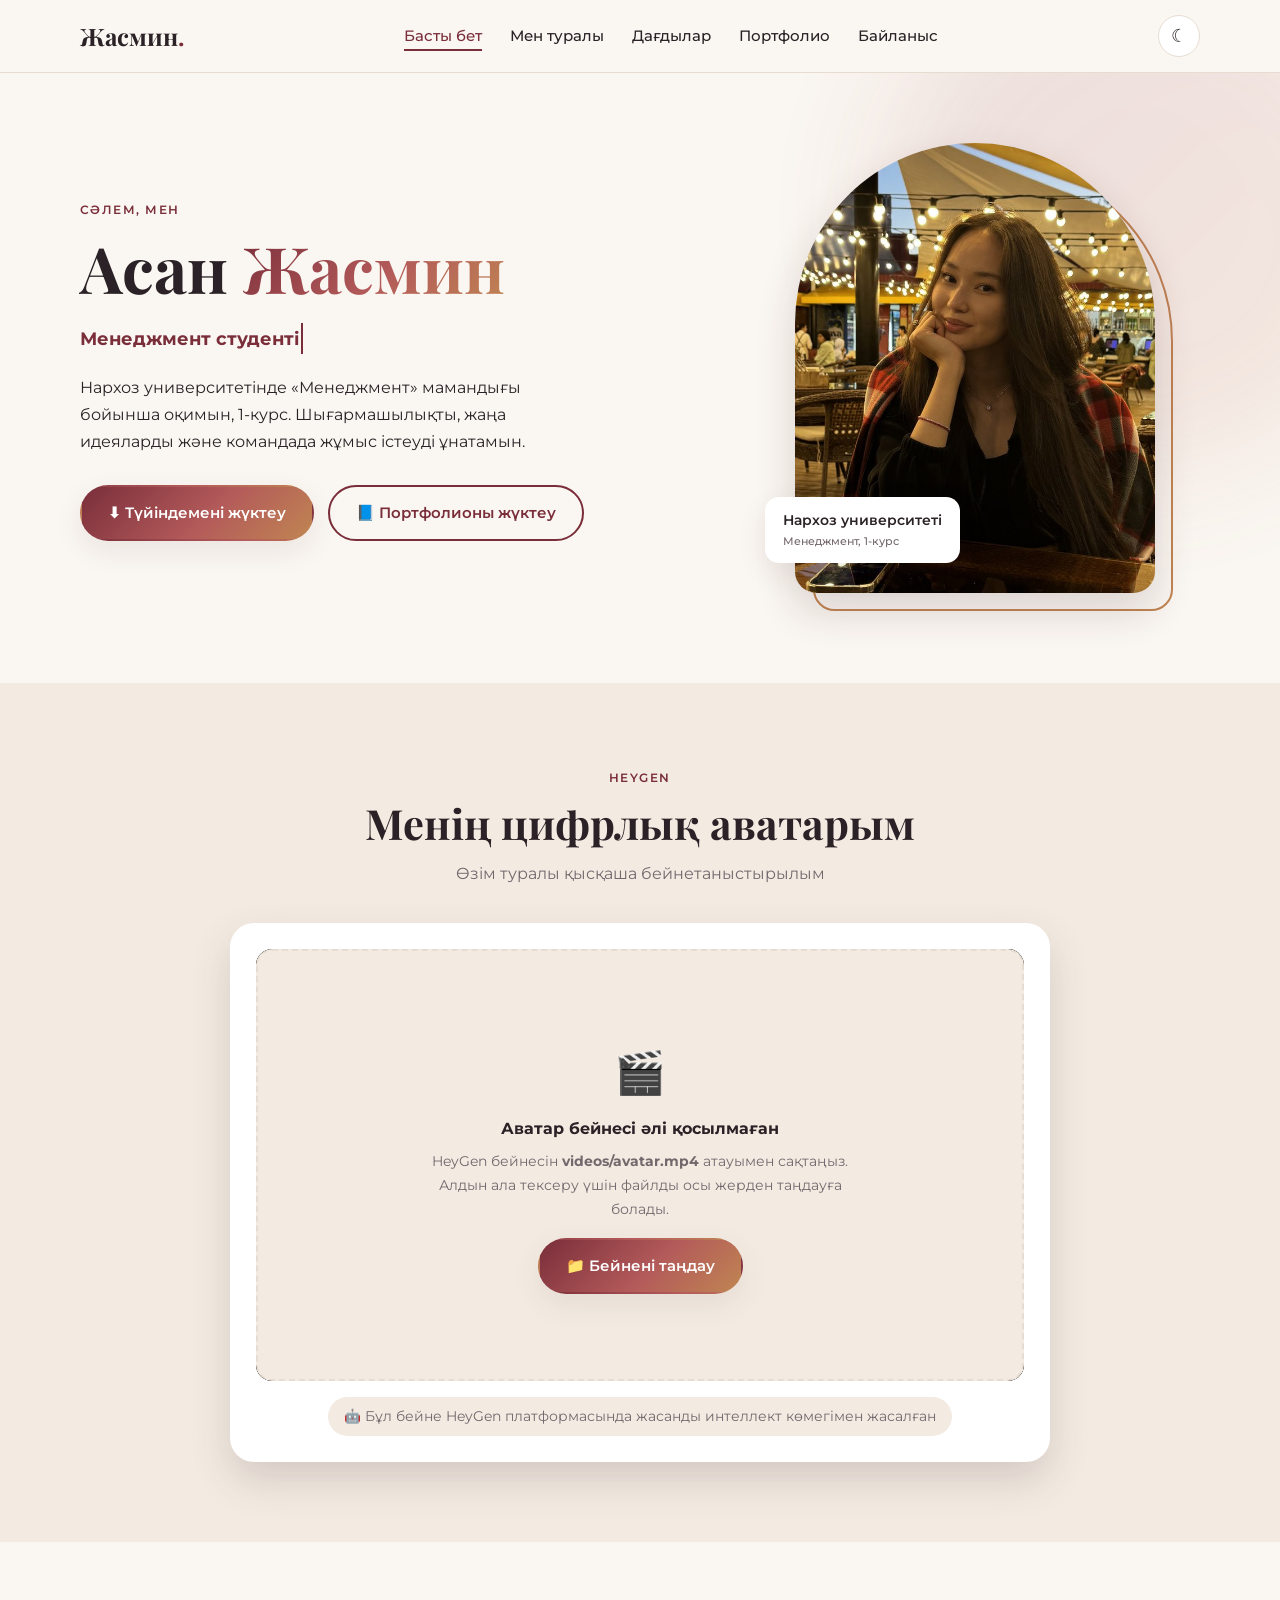
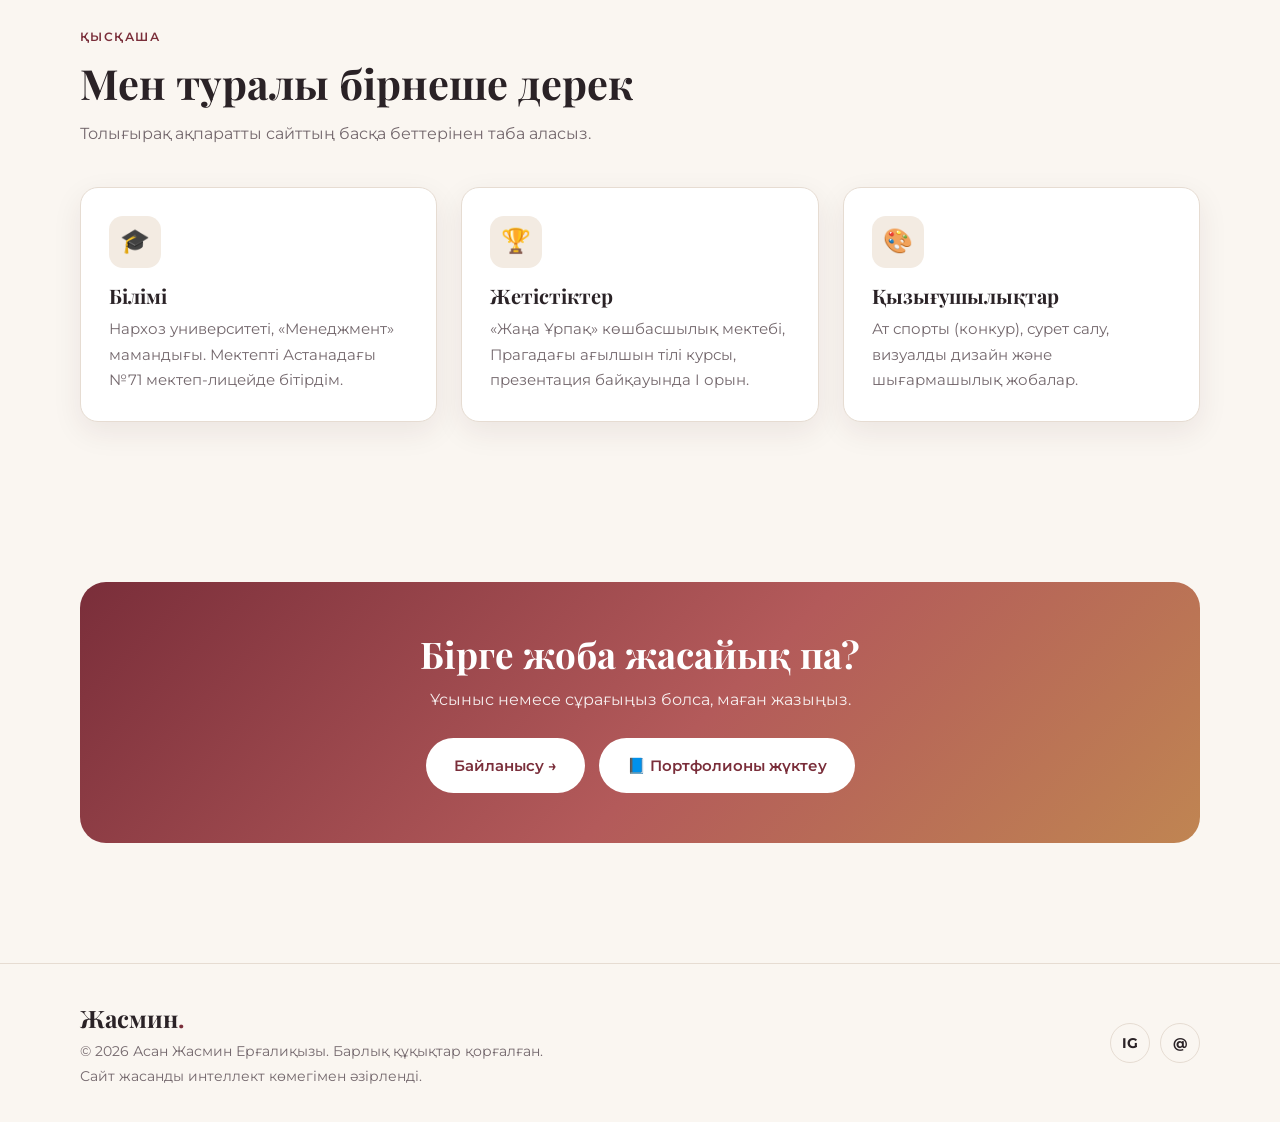
==== index.html @ 7654c273 "well done" ====
<!DOCTYPE html>
<html lang="kk">
<head>
  <meta charset="UTF-8">
  <meta name="viewport" content="width=device-width, initial-scale=1.0">
  <title>Басты бет | Асан Жасмин</title>
  <meta name="description" content="Асан Жасмин — Нархоз университетінің студенті, жеке сайт-портфолио">
  <link rel="preconnect" href="https://fonts.googleapis.com">
  <link rel="preconnect" href="https://fonts.gstatic.com" crossorigin>
  <link href="https://fonts.googleapis.com/css2?family=Montserrat:wght@400;500;600;700&family=Playfair+Display:wght@600;700&display=swap" rel="stylesheet">
  <link rel="stylesheet" href="css/style.css">
</head>
<body>
  <!-- HEADER -->
  <header class="header">
    <nav class="nav container">
      <a href="index.html" class="logo">Жасмин<span>.</span></a>
      <ul class="nav-links">
        <li><a href="index.html">Басты бет</a></li>
        <li><a href="about.html">Мен туралы</a></li>
        <li><a href="skills.html">Дағдылар</a></li>
        <li><a href="portfolio.html">Портфолио</a></li>
        <li><a href="contact.html">Байланыс</a></li>
      </ul>
      <div class="nav-actions">
        <button class="icon-btn" id="themeToggle" aria-label="Режимді ауыстыру">☾</button>
        <button class="icon-btn burger" id="burger" aria-label="Мәзір">☰</button>
      </div>
    </nav>
  </header>

  <main>

    <!-- HERO -->
    <section class="hero">
      <div class="container hero-grid">
        <div class="reveal">
          <span class="tag">Сәлем, мен</span>
          <h1>Асан <span>Жасмин</span></h1>
          <p class="typed"><b id="typed"></b><span class="cursor">&nbsp;</span></p>
          <p class="lead">Нархоз университетінде «Менеджмент» мамандығы бойынша оқимын, 1-курс. Шығармашылықты, жаңа идеяларды және командада жұмыс істеуді ұнатамын.</p>
          <div class="hero-buttons">
            <a href="documents/resume.pdf" class="btn btn-primary" download="Asan_Zhasmin_resume.pdf">⬇ Түйіндемені жүктеу</a>
            <a href="documents/portfolio.pdf" class="btn btn-outline" download="Asan_Zhasmin_portfolio.pdf">📘 Портфолионы жүктеу</a>
          </div>
        </div>
        <div class="hero-photo reveal">
          <img src="images/profile.jpg" alt="Асан Жасмин">
          <div class="badge-float">Нархоз университеті<small>Менеджмент, 1-курс</small></div>
        </div>
      </div>
    </section>

    <!-- ЦИФРЛЫҚ АВАТАР (HeyGen) -->
    <section class="avatar-section" id="avatar">
      <div class="container">
        <div class="reveal" style="text-align:center">
          <span class="tag">HeyGen</span>
          <h2 class="section-title">Менің цифрлық аватарым</h2>
          <p class="section-sub" style="margin:0 auto 36px">Өзім туралы қысқаша бейнетаныстырылым</p>
        </div>
        <div class="avatar-box reveal">
          <div class="player" id="player">
            <video id="avatarVideo" preload="metadata" playsinline poster="images/profile.jpg">
              <source src="videos/avatar.mp4" type="video/mp4">
              Браузеріңіз бейнені қолдамайды.
            </video>
            <button class="big-play" id="bigPlay" aria-label="Ойнату">▶</button>

            <!-- Бейне әлі жоқ кезде көрсетілетін бөлік -->
            <div class="video-empty">
              <div class="empty-icon">🎬</div>
              <p><b>Аватар бейнесі әлі қосылмаған</b></p>
              <p class="small">HeyGen бейнесін <b>videos/avatar.mp4</b> атауымен сақтаңыз. Алдын ала тексеру үшін файлды осы жерден таңдауға болады.</p>
              <label class="btn btn-primary">📁 Бейнені таңдау
                <input type="file" id="videoPicker" accept="video/mp4,video/*" hidden>
              </label>
            </div>

            <!-- Басқару панелі -->
            <div class="controls">
              <button class="ctrl" id="playBtn" aria-label="Ойнату / тоқтату">▶</button>
              <span class="time" id="timeLabel">0:00 / 0:00</span>
              <input type="range" class="progress" id="progress" min="0" max="100" step="0.1" value="0" aria-label="Уақыт">
              <button class="ctrl" id="muteBtn" aria-label="Дыбыс">🔊</button>
              <input type="range" class="volume" id="volume" min="0" max="1" step="0.05" value="1" aria-label="Дыбыс деңгейі">
              <button class="ctrl" id="replayBtn" aria-label="Қайтадан">↺</button>
              <button class="ctrl" id="fullBtn" aria-label="Толық экран">⛶</button>
            </div>
          </div>

          <div class="player-buttons">
            <button class="btn btn-primary" id="playSound">🔊 Дыбыспен көру</button>
            <button class="btn btn-outline" id="playMuted">🔇 Дыбыссыз көру</button>
          </div>
          <div class="ai-note">🤖 Бұл бейне HeyGen платформасында жасанды интеллект көмегімен жасалған</div>
        </div>
      </div>
    </section>

    <!-- ҚЫСҚАША -->
    <section>
      <div class="container">
        <div class="reveal">
          <span class="tag">Қысқаша</span>
          <h2 class="section-title">Мен туралы бірнеше дерек</h2>
          <p class="section-sub">Толығырақ ақпаратты сайттың басқа беттерінен таба аласыз.</p>
        </div>
        <div class="grid grid-3">
          <a href="about.html" class="card reveal">
            <div class="icon">🎓</div>
            <h3>Білімі</h3>
            <p>Нархоз университеті, «Менеджмент» мамандығы. Мектепті Астанадағы №71 мектеп-лицейде бітірдім.</p>
          </a>
          <a href="portfolio.html" class="card reveal">
            <div class="icon">🏆</div>
            <h3>Жетістіктер</h3>
            <p>«Жаңа Ұрпақ» көшбасшылық мектебі, Прагадағы ағылшын тілі курсы, презентация байқауында I орын.</p>
          </a>
          <a href="skills.html" class="card reveal">
            <div class="icon">🎨</div>
            <h3>Қызығушылықтар</h3>
            <p>Ат спорты (конкур), сурет салу, визуалды дизайн және шығармашылық жобалар.</p>
          </a>
        </div>
      </div>
    </section>

    <!-- CTA -->
    <section>
      <div class="container">
        <div class="cta reveal">
          <h2>Бірге жоба жасайық па?</h2>
          <p>Ұсыныс немесе сұрағыңыз болса, маған жазыңыз.</p>
          <div class="hero-buttons" style="justify-content:center">
            <a href="contact.html" class="btn">Байланысу →</a>
            <a href="documents/portfolio.pdf" class="btn" download="Asan_Zhasmin_portfolio.pdf">📘 Портфолионы жүктеу</a>
          </div>
        </div>
      </div>
    </section>
  </main>

  <!-- FOOTER -->
  <footer class="footer">
    <div class="container footer-inner">
      <div>
        <a href="index.html" class="logo">Жасмин<span>.</span></a>
        <p>© <span id="year">2026</span> Асан Жасмин Ерғалиқызы. Барлық құқықтар қорғалған.</p>
        <p>Сайт жасанды интеллект көмегімен әзірленді.</p>
      </div>
      <div class="socials">
        <a href="https://instagram.com/zhasdamn_" target="_blank" rel="noopener" aria-label="Instagram">IG</a>
        <a href="mailto:asan.zhasmin08@mail.ru" aria-label="Email">@</a>
      </div>
    </div>
  </footer>

  <button class="to-top" id="toTop" aria-label="Жоғарыға">↑</button>
  <script src="js/script.js"></script>
</body>
</html>
---- css/style.css ----
/* ===== Асан Жасмин — жеке сайт-портфолио ===== */

/* ---------- 1. Түстер мен айнымалылар ---------- */
:root {
  --bg: #faf6f1;
  --bg-soft: #f3ebe2;
  --card: #ffffff;
  --text: #2a2226;
  --muted: #74686d;
  --accent: #7a2e3a;        /* бордо */
  --accent-2: #c08552;      /* жылы алтын-қоңыр */
  --line: #e6dcd2;
  --shadow: 0 10px 30px rgba(60, 30, 35, 0.08);
  --shadow-hover: 0 18px 40px rgba(60, 30, 35, 0.16);
  --gradient: linear-gradient(135deg, #7a2e3a 0%, #b35a5a 55%, #c08552 100%);
  --radius: 18px;
  --font-head: "Playfair Display", Georgia, serif;
  --font-body: "Montserrat", "Segoe UI", Arial, sans-serif;
}

/* Қараңғы режим */
body.dark {
  --bg: #17131a;
  --bg-soft: #201a23;
  --card: #261f2a;
  --text: #f1e9ec;
  --muted: #b8a9b0;
  --accent: #e39aa6;
  --accent-2: #e0b07f;
  --line: #3a3040;
  --shadow: 0 10px 30px rgba(0, 0, 0, 0.35);
  --shadow-hover: 0 18px 40px rgba(0, 0, 0, 0.5);
  --gradient: linear-gradient(135deg, #8e3a4a 0%, #b9616a 55%, #c9915e 100%);
}

/* ---------- 2. Негізгі стильдер ---------- */
* { box-sizing: border-box; margin: 0; padding: 0; }
html { scroll-behavior: smooth; }
body {
  font-family: var(--font-body);
  background: var(--bg);
  color: var(--text);
  line-height: 1.7;
  transition: background 0.35s, color 0.35s;
}
img { max-width: 100%; display: block; }
a { color: var(--accent); text-decoration: none; }
h1, h2, h3 { font-family: var(--font-head); line-height: 1.2; }
.container { width: min(1120px, 92%); margin: 0 auto; }
section { padding: 80px 0; }
.section-title { font-size: clamp(1.8rem, 3.5vw, 2.6rem); margin-bottom: 12px; }
.section-sub { color: var(--muted); max-width: 620px; margin-bottom: 40px; }
.tag {
  display: inline-block; font-size: 0.78rem; letter-spacing: 0.12em;
  text-transform: uppercase; color: var(--accent); font-weight: 600; margin-bottom: 10px;
}

/* ---------- 3. Header және навигация ---------- */
.header {
  position: sticky; top: 0; z-index: 100;
  background: color-mix(in srgb, var(--bg) 85%, transparent);
  backdrop-filter: blur(10px);
  border-bottom: 1px solid var(--line);
}
.nav { display: flex; align-items: center; justify-content: space-between; height: 72px; }
.logo { font-family: var(--font-head); font-size: 1.5rem; font-weight: 700; color: var(--text); }
.logo span { color: var(--accent); }
.nav-links { display: flex; gap: 28px; list-style: none; }
.nav-links a { color: var(--text); font-weight: 500; font-size: 0.95rem; position: relative; padding: 4px 0; }
.nav-links a::after {
  content: ""; position: absolute; left: 0; bottom: -2px; width: 0; height: 2px;
  background: var(--accent); transition: width 0.3s;
}
.nav-links a:hover::after, .nav-links a.active::after { width: 100%; }
.nav-links a.active { color: var(--accent); }
.nav-actions { display: flex; align-items: center; gap: 10px; }
.icon-btn {
  width: 42px; height: 42px; border-radius: 50%; border: 1px solid var(--line);
  background: var(--card); color: var(--text); cursor: pointer; font-size: 1.1rem;
  display: grid; place-items: center; transition: transform 0.2s, border-color 0.2s;
}
.icon-btn:hover { transform: rotate(15deg); border-color: var(--accent); }
.burger { display: none; }

/* ---------- 4. Батырмалар ---------- */
.btn {
  display: inline-flex; align-items: center; gap: 8px; padding: 13px 26px;
  border-radius: 50px; font-weight: 600; font-size: 0.95rem; cursor: pointer;
  border: 2px solid transparent; transition: transform 0.25s, box-shadow 0.25s, background 0.25s;
  font-family: var(--font-body);
}
.btn-primary { background: var(--gradient); color: #fff; box-shadow: var(--shadow); }
.btn-outline { border-color: var(--accent); color: var(--accent); background: transparent; }
.btn:hover { transform: translateY(-3px); box-shadow: var(--shadow-hover); }
.btn-outline:hover { background: var(--accent); color: var(--bg); }

/* ---------- 5. Hero бөлімі ---------- */
.hero { padding: 70px 0 90px; position: relative; overflow: hidden; }
.hero::before {
  content: ""; position: absolute; width: 520px; height: 520px; border-radius: 50%;
  background: var(--gradient); opacity: 0.12; filter: blur(60px); top: -120px; right: -120px;
}
.hero-grid { display: grid; grid-template-columns: 1.15fr 0.85fr; gap: 60px; align-items: center; position: relative; }
.hero h1 { font-size: clamp(2.4rem, 5.5vw, 4rem); margin-bottom: 16px; }
.hero h1 span { background: var(--gradient); -webkit-background-clip: text; background-clip: text; color: transparent; }
.hero .typed { font-size: 1.15rem; color: var(--muted); min-height: 1.8em; margin-bottom: 18px; }
.hero .typed b { color: var(--accent); }
.cursor { display: inline-block; width: 2px; background: var(--accent); animation: blink 0.9s infinite; margin-left: 2px; }
@keyframes blink { 50% { opacity: 0; } }
.hero p.lead { max-width: 520px; margin-bottom: 30px; }
.hero-buttons { display: flex; flex-wrap: wrap; gap: 14px; }
.hero-photo { position: relative; justify-self: center; }
.hero-photo img {
  width: min(360px, 80vw); aspect-ratio: 4 / 5; object-fit: cover;
  border-radius: 200px 200px 24px 24px; box-shadow: var(--shadow-hover);
  animation: float 6s ease-in-out infinite;
}
.hero-photo::after {
  content: ""; position: absolute; inset: 18px -18px -18px 18px; z-index: -1;
  border: 2px solid var(--accent-2); border-radius: 200px 200px 24px 24px;
}
@keyframes float { 50% { transform: translateY(-12px); } }
.badge-float {
  position: absolute; bottom: 30px; left: -30px; background: var(--card); padding: 12px 18px;
  border-radius: 14px; box-shadow: var(--shadow); font-size: 0.85rem; font-weight: 600;
}
.badge-float small { display: block; color: var(--muted); font-weight: 500; }

/* ---------- 6. Карточкалар ---------- */
.grid { display: grid; gap: 24px; }
.grid-2 { grid-template-columns: repeat(2, 1fr); }
.grid-3 { grid-template-columns: repeat(3, 1fr); }
.card {
  background: var(--card); border: 1px solid var(--line); border-radius: var(--radius);
  padding: 28px; box-shadow: var(--shadow); transition: transform 0.3s, box-shadow 0.3s;
}
.card:hover { transform: translateY(-6px); box-shadow: var(--shadow-hover); }
.card .icon {
  width: 52px; height: 52px; border-radius: 14px; display: grid; place-items: center;
  font-size: 1.5rem; background: var(--bg-soft); margin-bottom: 16px;
}
.card h3 { font-size: 1.25rem; margin-bottom: 8px; }
.card p { color: var(--muted); font-size: 0.95rem; }

/* ---------- 7. Аватар бөлімі ---------- */
.avatar-section { background: var(--bg-soft); }
.avatar-box {
  max-width: 820px; margin: 0 auto; padding: 26px; text-align: center;
  border-radius: 24px; background: var(--card); box-shadow: var(--shadow-hover);
}
/* Өз бейнеплеер */
.player { position: relative; border-radius: 16px; overflow: hidden; background: #000; aspect-ratio: 16 / 9; }
.player video { width: 100%; height: 100%; object-fit: contain; display: block; background: #000; }
.big-play {
  position: absolute; top: 50%; left: 50%; transform: translate(-50%, -50%);
  width: 84px; height: 84px; border-radius: 50%; border: none; cursor: pointer;
  background: var(--gradient); color: #fff; font-size: 2rem; padding-left: 6px;
  box-shadow: 0 10px 30px rgba(0, 0, 0, 0.4); transition: transform 0.25s, opacity 0.25s;
  animation: pulse 2.2s infinite;
}
.big-play:hover { transform: translate(-50%, -50%) scale(1.08); }
@keyframes pulse {
  0% { box-shadow: 0 0 0 0 rgba(179, 90, 90, 0.55); }
  70% { box-shadow: 0 0 0 22px rgba(179, 90, 90, 0); }
  100% { box-shadow: 0 0 0 0 rgba(179, 90, 90, 0); }
}
.player.playing .big-play { opacity: 0; pointer-events: none; }
.controls {
  position: absolute; left: 0; right: 0; bottom: 0; display: flex; align-items: center; gap: 10px;
  padding: 28px 14px 12px; background: linear-gradient(transparent, rgba(0, 0, 0, 0.75));
  color: #fff; transition: opacity 0.3s;
}
.player.playing:not(:hover) .controls { opacity: 0; }
.ctrl {
  background: rgba(255, 255, 255, 0.14); border: none; color: #fff; width: 38px; height: 38px;
  border-radius: 50%; cursor: pointer; font-size: 1rem; flex-shrink: 0; transition: background 0.2s;
}
.ctrl:hover { background: rgba(255, 255, 255, 0.3); }
.time { font-size: 0.8rem; white-space: nowrap; font-variant-numeric: tabular-nums; }
.progress { flex: 1; min-width: 60px; }
.volume { width: 80px; }
.controls input[type="range"] { accent-color: #e0a07f; cursor: pointer; }
.player-buttons { display: flex; flex-wrap: wrap; gap: 12px; justify-content: center; margin-top: 18px; }

/* Бейне жоқ кезде */
.video-empty {
  display: none; position: absolute; inset: 0; background: var(--bg-soft); color: var(--text);
  flex-direction: column; align-items: center; justify-content: center; gap: 8px; padding: 24px;
  border: 2px dashed var(--line); border-radius: 16px;
}
.video-empty .empty-icon { font-size: 2.6rem; }
.video-empty .small { font-size: 0.88rem; color: var(--muted); max-width: 460px; margin-bottom: 8px; }
.player.empty .video-empty { display: flex; }
.player.empty .controls, .player.empty .big-play { display: none; }
.avatar-box.no-video .player-buttons { display: none; }
.ai-note {
  display: inline-flex; align-items: center; gap: 8px; margin-top: 16px; font-size: 0.85rem;
  color: var(--muted); background: var(--bg-soft); padding: 8px 16px; border-radius: 30px;
}

/* ---------- 8. Мен туралы ---------- */
.page-hero { padding: 70px 0 40px; text-align: center; }
.page-hero h1 { font-size: clamp(2.2rem, 5vw, 3.4rem); margin-bottom: 10px; }
.page-hero p { color: var(--muted); max-width: 640px; margin: 0 auto; }
.about-grid { display: grid; grid-template-columns: 0.8fr 1.2fr; gap: 50px; align-items: start; }
.about-grid img { border-radius: var(--radius); box-shadow: var(--shadow-hover); }
.timeline { border-left: 2px solid var(--line); padding-left: 26px; margin-top: 10px; }
.timeline-item { position: relative; margin-bottom: 26px; }
.timeline-item::before {
  content: ""; position: absolute; left: -34px; top: 6px; width: 14px; height: 14px;
  border-radius: 50%; background: var(--gradient); box-shadow: 0 0 0 4px var(--bg);
}
.timeline-item .year { font-size: 0.82rem; color: var(--accent); font-weight: 600; }
.timeline-item h3 { font-size: 1.15rem; margin: 2px 0; }
.timeline-item p { color: var(--muted); font-size: 0.95rem; }
.facts { display: flex; flex-wrap: wrap; gap: 12px; margin: 22px 0; }
.chip {
  padding: 8px 16px; border-radius: 30px; background: var(--bg-soft); border: 1px solid var(--line);
  font-size: 0.88rem; font-weight: 500;
}

/* ---------- 9. Дағдылар ---------- */
.lang-item { display: flex; justify-content: space-between; align-items: center; padding: 14px 0; border-bottom: 1px solid var(--line); }
.lang-item:last-child { border-bottom: none; }
.level { font-weight: 700; color: #fff; background: var(--gradient); padding: 4px 14px; border-radius: 20px; font-size: 0.85rem; }
.skill-list { list-style: none; }
.skill-list li { padding: 10px 0 10px 30px; position: relative; border-bottom: 1px dashed var(--line); }
.skill-list li::before { content: "✦"; position: absolute; left: 0; color: var(--accent-2); }

/* ---------- 10. Портфолио ---------- */
.filters { display: flex; flex-wrap: wrap; gap: 10px; justify-content: center; margin-bottom: 36px; }
.filter-btn {
  padding: 9px 20px; border-radius: 30px; border: 1px solid var(--line); background: var(--card);
  color: var(--text); cursor: pointer; font-family: var(--font-body); font-weight: 500; transition: 0.25s;
}
.filter-btn.active, .filter-btn:hover { background: var(--accent); color: var(--bg); border-color: var(--accent); }
.cert-card { padding: 0; overflow: hidden; cursor: pointer; }
.cert-card .thumb { height: 220px; overflow: hidden; background: var(--bg-soft); }
.cert-card .thumb img { width: 100%; height: 100%; object-fit: cover; object-position: top; transition: transform 0.5s; }
.cert-card:hover .thumb img { transform: scale(1.07); }
.cert-card .body { padding: 20px 22px 24px; }
.cert-card .meta { font-size: 0.8rem; color: var(--accent); font-weight: 600; text-transform: uppercase; letter-spacing: 0.06em; }
.cert-card h3 { font-size: 1.1rem; margin: 6px 0; }
.cert-card.hide { display: none; }

/* Сертификатты үлкейтіп көру терезесі */
.lightbox {
  position: fixed; inset: 0; background: rgba(15, 10, 14, 0.88); display: none;
  align-items: center; justify-content: center; z-index: 200; padding: 30px;
}
.lightbox.open { display: flex; animation: fadeIn 0.3s; }
.lightbox img { max-height: 85vh; border-radius: 12px; box-shadow: 0 20px 60px rgba(0, 0, 0, 0.5); }
.lightbox-close { position: absolute; top: 20px; right: 26px; color: #fff; font-size: 2.4rem; background: none; border: none; cursor: pointer; }
@keyframes fadeIn { from { opacity: 0; } to { opacity: 1; } }

/* ---------- 11. Байланыс ---------- */
.contact-grid { display: grid; grid-template-columns: 0.9fr 1.1fr; gap: 30px; }
.contact-item { display: flex; gap: 16px; align-items: center; margin-bottom: 22px; }
.contact-item .icon { margin: 0; }
.contact-item small { color: var(--muted); display: block; }
.form-group { margin-bottom: 18px; }
.form-group label { display: block; font-weight: 600; font-size: 0.9rem; margin-bottom: 6px; }
.form-group input, .form-group textarea {
  width: 100%; padding: 13px 16px; border-radius: 12px; border: 1px solid var(--line);
  background: var(--bg); color: var(--text); font-family: var(--font-body); font-size: 0.95rem; transition: border-color 0.2s;
}
.form-group input:focus, .form-group textarea:focus { outline: none; border-color: var(--accent); }
.form-group.error input, .form-group.error textarea { border-color: #d64545; }
.error-text { color: #d64545; font-size: 0.82rem; margin-top: 4px; min-height: 1em; }
.form-success {
  display: none; padding: 14px 18px; border-radius: 12px; background: #e7f6ec; color: #1f7a3d;
  margin-top: 14px; font-weight: 500;
}
body.dark .form-success { background: #1d3a27; color: #9be0b0; }
.form-success.show { display: block; animation: fadeIn 0.4s; }
.demo-note { font-size: 0.8rem; color: var(--muted); margin-top: 10px; }

/* ---------- 12. CTA және Footer ---------- */
.cta { background: var(--gradient); color: #fff; border-radius: 26px; padding: 50px; text-align: center; }
.cta h2 { font-size: clamp(1.6rem, 3.5vw, 2.3rem); margin-bottom: 10px; }
.cta p { opacity: 0.9; margin-bottom: 24px; }
.cta .btn { background: #fff; color: #7a2e3a; }
.footer { border-top: 1px solid var(--line); padding: 34px 0; margin-top: 40px; }
.footer-inner { display: flex; justify-content: space-between; align-items: center; flex-wrap: wrap; gap: 16px; }
.footer p { color: var(--muted); font-size: 0.9rem; }
.socials { display: flex; gap: 10px; }
.socials a {
  width: 40px; height: 40px; border-radius: 50%; display: grid; place-items: center;
  border: 1px solid var(--line); color: var(--text); font-size: 0.85rem; font-weight: 700; transition: 0.25s;
}
.socials a:hover { background: var(--accent); color: var(--bg); border-color: var(--accent); }

/* Жоғарыға шығу батырмасы */
.to-top {
  position: fixed; right: 22px; bottom: 22px; width: 46px; height: 46px; border-radius: 50%;
  border: none; background: var(--gradient); color: #fff; font-size: 1.2rem; cursor: pointer;
  box-shadow: var(--shadow-hover); opacity: 0; pointer-events: none; transition: opacity 0.3s, transform 0.3s; z-index: 90;
}
.to-top.show { opacity: 1; pointer-events: auto; }
.to-top:hover { transform: translateY(-4px); }

/* ---------- 13. Анимация (scroll кезінде пайда болу) ---------- */
.reveal { opacity: 0; transform: translateY(30px); transition: opacity 0.7s ease, transform 0.7s ease; }
.reveal.visible { opacity: 1; transform: none; }

/* ---------- 14. Responsive (планшет және смартфон) ---------- */
@media (max-width: 960px) {
  .hero-grid, .about-grid, .contact-grid { grid-template-columns: 1fr; }
  .hero-photo { order: -1; }
  .grid-3 { grid-template-columns: repeat(2, 1fr); }
  .badge-float { left: 0; }
}
@media (max-width: 760px) {
  .burger { display: grid; }
  .nav-links {
    position: fixed; top: 72px; left: 0; right: 0; flex-direction: column; gap: 0;
    background: var(--bg); border-bottom: 1px solid var(--line); padding: 10px 4%;
    transform: translateY(-130%); transition: transform 0.35s; box-shadow: var(--shadow);
  }
  .nav-links.open { transform: translateY(0); }
  .nav-links li a { display: block; padding: 14px 0; border-bottom: 1px solid var(--line); }
  .nav-links li:last-child a { border-bottom: none; }
  .grid-2, .grid-3 { grid-template-columns: 1fr; }
  section { padding: 56px 0; }
  .cta { padding: 34px 22px; }
  .footer-inner { flex-direction: column; text-align: center; }
}

/* Сілтеме-карточкалар */
a.card { display: block; color: var(--text); }

@media (max-width: 760px) {
  .volume, .time { display: none; }
  .big-play { width: 66px; height: 66px; font-size: 1.6rem; }
  .player.empty { aspect-ratio: auto; min-height: 330px; }
  .player.empty video { display: none; }
}
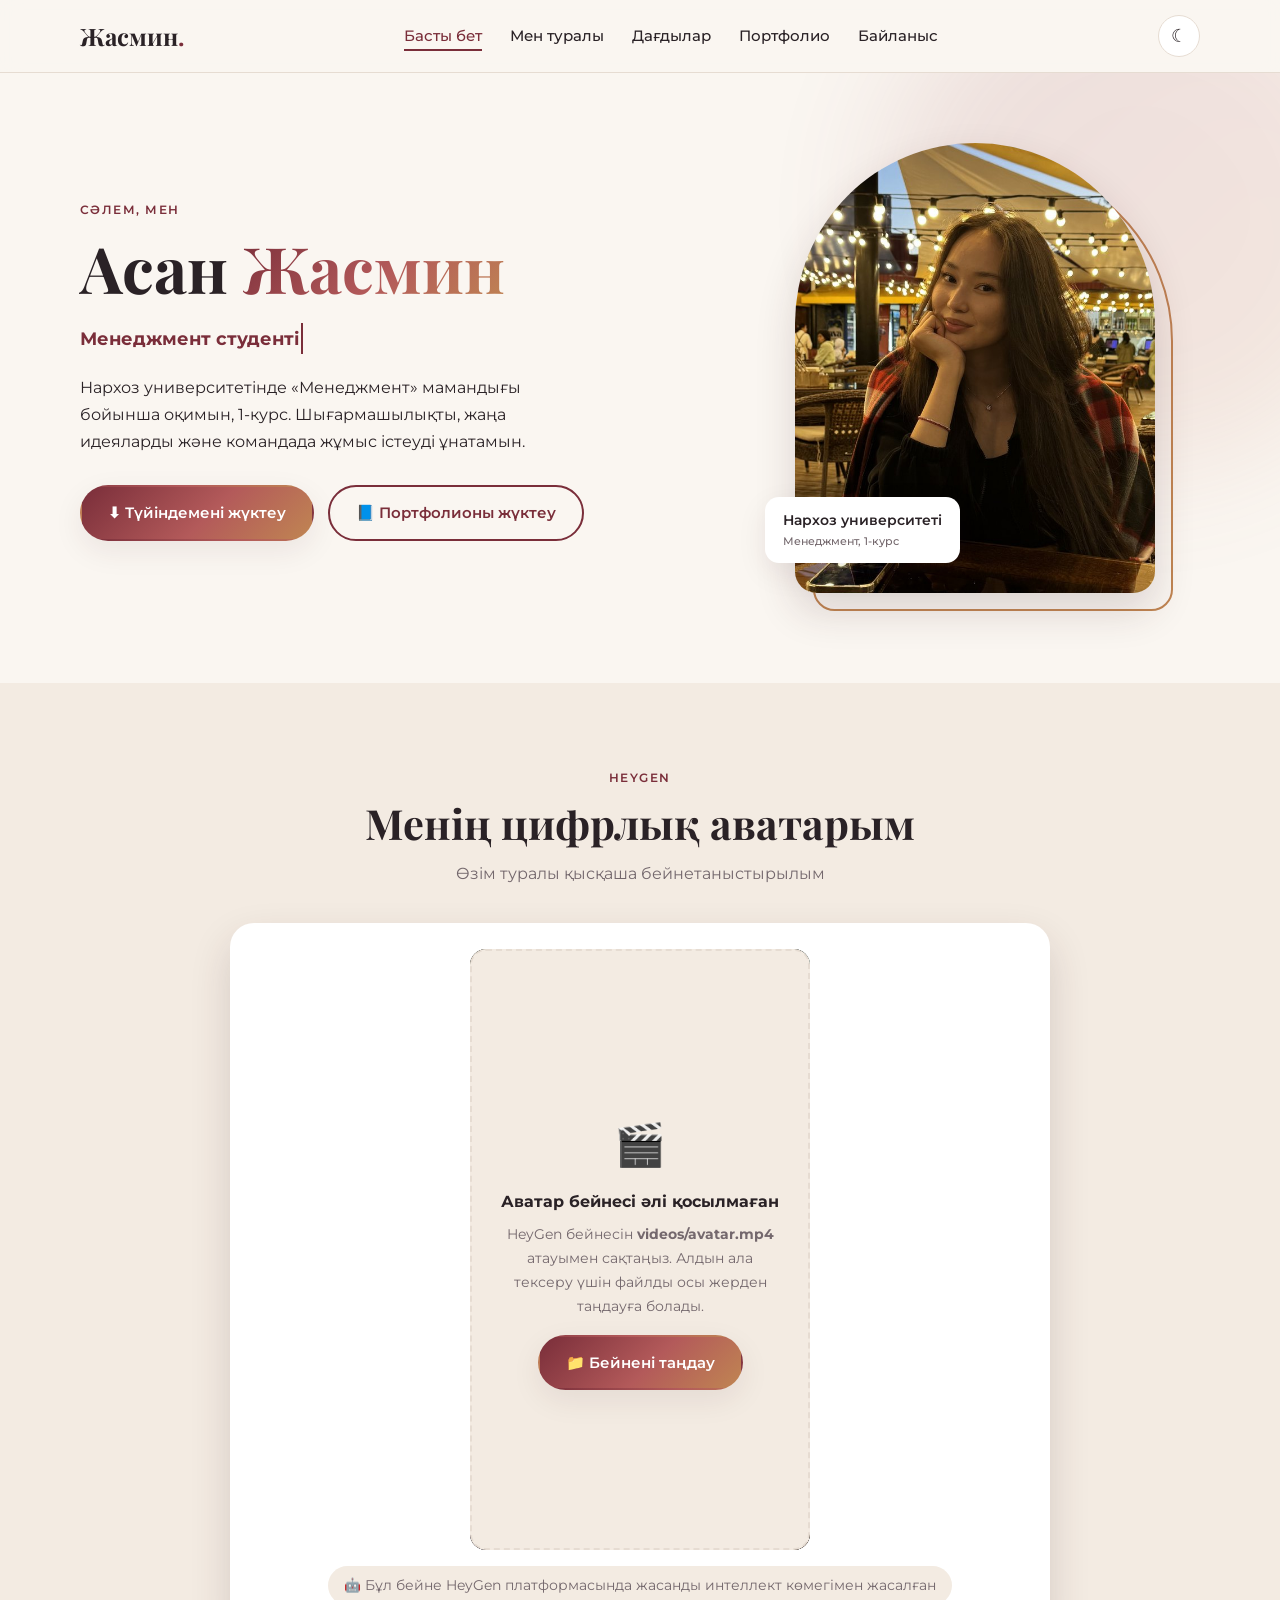
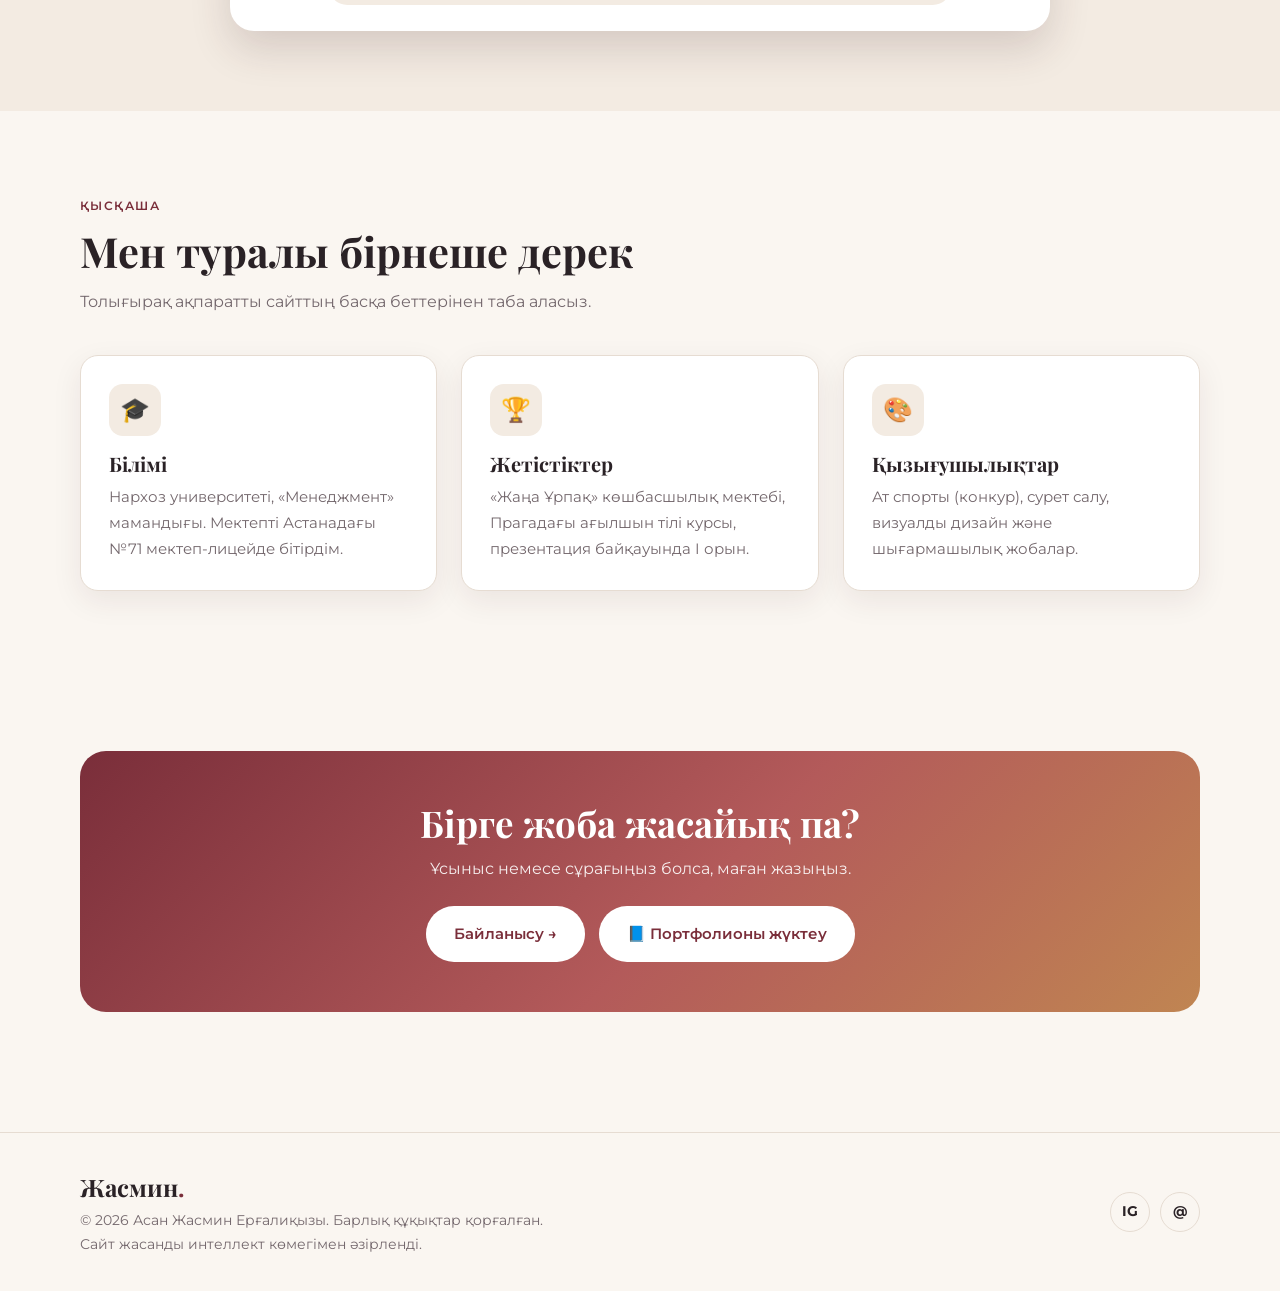
==== commit 3ab4dd76: "add video 1" ====
--- a/index.html
+++ b/index.html
@@ -60,8 +60,8 @@
           <p class="section-sub" style="margin:0 auto 36px">Өзім туралы қысқаша бейнетаныстырылым</p>
         </div>
         <div class="avatar-box reveal">
-          <div class="player" id="player">
-            <video id="avatarVideo" preload="metadata" playsinline poster="images/profile.jpg">
+          <div class="player" id="player" style="aspect-ratio:480 / 848; max-width:340px; margin:0 auto">
+            <video id="avatarVideo" preload="metadata" playsinline poster="images/avatar-poster.jpg">
               <source src="videos/avatar.mp4" type="video/mp4">
               Браузеріңіз бейнені қолдамайды.
             </video>
@@ -92,6 +92,13 @@
           <div class="player-buttons">
             <button class="btn btn-primary" id="playSound">🔊 Дыбыспен көру</button>
             <button class="btn btn-outline" id="playMuted">🔇 Дыбыссыз көру</button>
+          </div>
+          <div class="video-manage">
+            <label class="link-btn">🔄 Бейнені ауыстыру
+              <input type="file" id="videoChange" accept="video/mp4,video/*" hidden>
+            </label>
+            <button class="link-btn" id="videoReset" hidden>↩ Бастапқы бейнеге қайтару</button>
+            <span class="save-status" id="saveStatus"></span>
           </div>
           <div class="ai-note">🤖 Бұл бейне HeyGen платформасында жасанды интеллект көмегімен жасалған</div>
         </div>
--- a/css/style.css
+++ b/css/style.css
@@ -335,3 +335,14 @@
   .player.empty { aspect-ratio: auto; min-height: 330px; }
   .player.empty video { display: none; }
 }
+
+/* Бейнені ауыстыру және сақтау */
+.video-manage { display: flex; flex-wrap: wrap; gap: 8px 18px; justify-content: center; align-items: center; margin-top: 14px; }
+.link-btn {
+  background: none; border: none; color: var(--accent); font-family: var(--font-body);
+  font-size: 0.88rem; font-weight: 600; cursor: pointer; padding: 4px 2px; border-bottom: 1px dashed currentColor;
+}
+.link-btn:hover { opacity: 0.75; }
+.link-btn[hidden] { display: none; }
+.save-status { font-size: 0.82rem; color: var(--muted); }
+.avatar-box.no-video .video-manage { display: none; }
